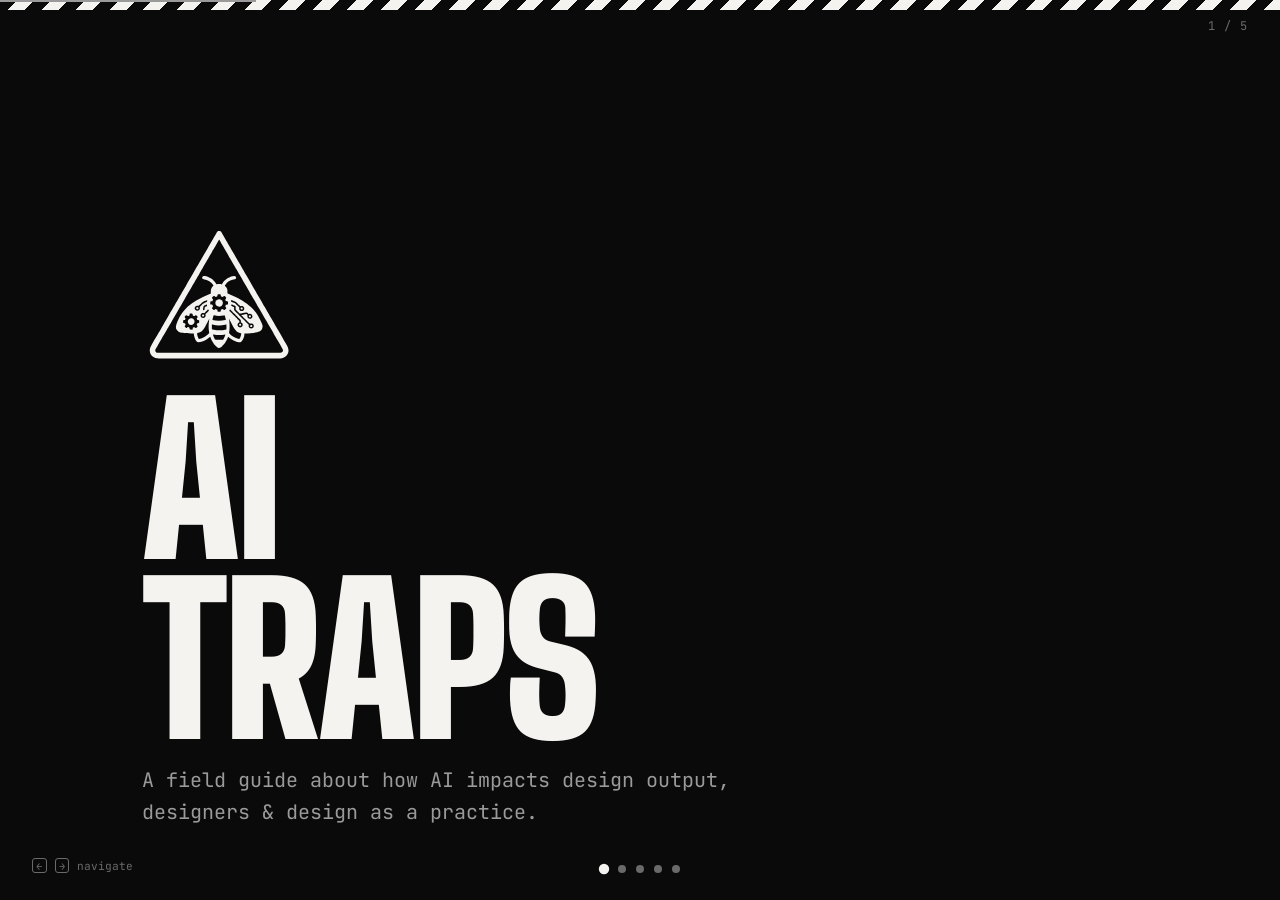
==== talk/index.html @ ec63c00a "Make the icon bigger" ====
<!DOCTYPE html>
<html lang="en">
<head>
  <meta charset="UTF-8">
  <meta name="viewport" content="width=device-width, initial-scale=1.0">
  <title>AI Traps — Talk by Rasagy Sharma</title>
  <link rel="preconnect" href="https://fonts.googleapis.com">
  <link rel="preconnect" href="https://fonts.gstatic.com" crossorigin>
  <link href="https://fonts.googleapis.com/css2?family=Big+Shoulders+Display:wght@400;600;800;900&family=JetBrains+Mono:wght@400;500;700&display=swap" rel="stylesheet">
  <style>
    :root {
      --bg:            #0A0A0A;
      --panel:         #121212;
      --ink:           #F5F3EF;
      --ink-dim:       #9A9A9A;
      --ink-faint:     #6A6A6A;
      --rule:          #242424;

      --cat-output:         #3D8BFF;
      --cat-process:        #FFD100;
      --cat-overtrust:      #FF6B00;
      --cat-deskilling:     #FF3B30;
      --cat-accountability: #B8B8AE;

      --font-display: "Big Shoulders Display", Impact, sans-serif;
      --font-body:    "JetBrains Mono", ui-monospace, monospace;
    }

    *, *::before, *::after {
      box-sizing: border-box;
      margin: 0;
      padding: 0;
    }

    html, body {
      width: 100%;
      height: 100%;
      overflow: hidden;
      background: var(--bg);
      color: var(--ink);
      font-family: var(--font-body);
      -webkit-font-smoothing: antialiased;
      color-scheme: dark;
    }

    /* ── Deck container ── */
    .deck {
      position: relative;
      width: 100%;
      height: 100%;
      overflow: hidden;
    }

    /* ── Slides track ── */
    .track {
      display: flex;
      width: 100%;
      height: 100%;
      transition: transform 0.45s cubic-bezier(0.65, 0, 0.35, 1);
      will-change: transform;
    }

    /* ── Individual slide ── */
    .slide {
      flex: 0 0 100%;
      width: 100%;
      height: 100%;
      display: flex;
      flex-direction: column;
      position: relative;
      overflow: hidden;
    }

    /* ── Hazard stripe ── */
    .stripe {
      flex-shrink: 0;
      height: 10px;
      background: repeating-linear-gradient(
        -45deg,
        var(--accent, var(--ink)) 0 12px,
        var(--bg) 12px 24px
      );
    }

    /* ── Slide content area ── */
    .slide__body {
      flex: 1;
      display: flex;
      flex-direction: column;
      justify-content: center;
      padding: clamp(2rem, 6vw, 5rem) clamp(1.5rem, 8vw, 8rem);
      max-width: 1200px;
      margin: 0 auto;
      width: 100%;
    }

    /* ── Navigation dots ── */
    .nav-dots {
      position: fixed;
      bottom: clamp(1rem, 3vh, 2rem);
      left: 50%;
      transform: translateX(-50%);
      display: flex;
      gap: 10px;
      z-index: 100;
    }

    .dot {
      width: 8px;
      height: 8px;
      border-radius: 50%;
      background: var(--ink-faint);
      cursor: pointer;
      transition: background 0.2s, transform 0.2s;
      border: none;
      padding: 0;
    }

    .dot.active {
      background: var(--ink);
      transform: scale(1.3);
    }

    /* ── Slide counter ── */
    .counter {
      position: fixed;
      top: clamp(1rem, 2vh, 1.5rem);
      right: clamp(1rem, 2.5vw, 2rem);
      font-family: var(--font-body);
      font-size: 0.75rem;
      color: var(--ink-faint);
      z-index: 100;
      letter-spacing: 0.08em;
    }

    /* ── Tap zones (invisible, for click nav) ── */
    .tap-zone {
      position: fixed;
      top: 0;
      bottom: 0;
      width: 20%;
      z-index: 50;
      cursor: pointer;
    }
    .tap-prev { left: 0; }
    .tap-next { right: 0; }

    /* ───────────────────────────────────────────
       SLIDE 1 — TITLE
    ─────────────────────────────────────────── */
    .slide--title .slide__body {
      justify-content: flex-end;
      padding-bottom: clamp(3rem, 8vh, 6rem);
    }

    .title-lockup {
      display: flex;
      align-items: center;
      gap: clamp(1rem, 2vw, 1.5rem);
      margin-bottom: clamp(1rem, 2vh, 1.5rem);
    }

    .moth-mark {
      width: clamp(5rem, 12vw, 10rem);
      height: clamp(5rem, 12vw, 10rem);
      flex-shrink: 0;
      background-color: var(--ink);
      -webkit-mask: url('../data/moth-icon.svg') center / contain no-repeat;
      mask: url('../data/moth-icon.svg') center / contain no-repeat;
    }

    .hero-title {
      font-family: var(--font-display);
      font-weight: 900;
      font-size: clamp(5rem, 16vw, 14rem);
      line-height: 0.88;
      letter-spacing: -0.02em;
      text-transform: uppercase;
    }

    .hero-subtitle {
      font-family: var(--font-body);
      font-size: clamp(0.9rem, 1.8vw, 1.25rem);
      color: var(--ink-dim);
      max-width: 52ch;
      line-height: 1.6;
      margin-top: clamp(0.75rem, 1.5vh, 1rem);
    }

    /* ───────────────────────────────────────────
       SLIDE 2 — BIO + TIMELINE
    ─────────────────────────────────────────── */
    .slide-heading {
      font-family: var(--font-display);
      font-weight: 900;
      font-size: clamp(3rem, 9vw, 7rem);
      line-height: 0.9;
      letter-spacing: -0.02em;
      text-transform: uppercase;
      margin-bottom: clamp(1.5rem, 4vh, 3rem);
    }

    .timeline {
      display: flex;
      flex-direction: column;
      gap: 0;
      position: relative;
      padding-left: 1.5rem;
    }

    .timeline::before {
      content: '';
      position: absolute;
      left: 0;
      top: 0.6rem;
      bottom: 0.6rem;
      width: 1px;
      background: var(--rule);
    }

    .timeline-item {
      display: flex;
      align-items: baseline;
      gap: 1rem;
      padding: 0.5rem 0;
      position: relative;
    }

    .timeline-item::before {
      content: '';
      position: absolute;
      left: -1.5rem;
      top: 0.85rem;
      width: 7px;
      height: 7px;
      border-radius: 50%;
      background: var(--ink-faint);
      transform: translateX(-3px);
    }

    .timeline-item.current::before {
      background: var(--ink);
    }

    .timeline-year {
      font-family: var(--font-display);
      font-weight: 800;
      font-size: clamp(1.2rem, 2.5vw, 1.75rem);
      color: var(--ink-dim);
      min-width: 5ch;
      flex-shrink: 0;
    }

    .timeline-item.current .timeline-year {
      color: var(--ink);
    }

    .timeline-event {
      font-family: var(--font-body);
      font-size: clamp(0.85rem, 1.5vw, 1rem);
      color: var(--ink-dim);
      line-height: 1.5;
    }

    .timeline-item.current .timeline-event {
      color: var(--ink);
    }

    /* ───────────────────────────────────────────
       SLIDE 3 — QUOTE
    ─────────────────────────────────────────── */
    .slide--quote .slide__body {
      justify-content: center;
      text-align: left;
    }

    .quote-text {
      font-family: var(--font-display);
      font-weight: 800;
      font-size: clamp(2rem, 5.5vw, 4.5rem);
      line-height: 1.05;
      letter-spacing: -0.01em;
      max-width: 18ch;
      margin-bottom: clamp(1.5rem, 3vh, 2.5rem);
    }

    .quote-attr {
      font-family: var(--font-body);
      font-size: clamp(0.8rem, 1.2vw, 0.9375rem);
      color: var(--ink-dim);
      line-height: 1.5;
    }

    /* ───────────────────────────────────────────
       SLIDE 4 — TRAPS OVERVIEW
    ─────────────────────────────────────────── */
    .slide--overview .slide__body {
      justify-content: center;
      padding-top: clamp(1.5rem, 3vh, 3rem);
      padding-bottom: clamp(1.5rem, 3vh, 3rem);
    }

    .overview-intro {
      font-family: var(--font-body);
      font-size: clamp(0.8rem, 1.3vw, 0.9375rem);
      color: var(--ink-dim);
      margin-bottom: clamp(1.25rem, 3vh, 2rem);
    }

    .overview-intro strong {
      color: var(--ink);
      font-weight: 700;
    }

    .layers-list {
      list-style: none;
      display: flex;
      flex-direction: column;
      gap: 0;
    }

    .layer-row {
      display: grid;
      grid-template-columns: auto 1fr auto;
      align-items: center;
      gap: clamp(0.75rem, 2vw, 1.5rem);
      padding: clamp(0.6rem, 1.5vh, 1rem) 0;
      border-bottom: 1px solid var(--rule);
      position: relative;
    }

    .layer-row:first-child {
      border-top: 1px solid var(--rule);
    }

    .layer-accent {
      width: 4px;
      height: clamp(2rem, 4vh, 3rem);
      border-radius: 2px;
      background: var(--row-accent);
      flex-shrink: 0;
    }

    .layer-text {
      display: flex;
      flex-direction: column;
      gap: 0.2em;
    }

    .layer-name {
      font-family: var(--font-display);
      font-weight: 800;
      font-size: clamp(1.1rem, 2.5vw, 1.75rem);
      line-height: 1;
      text-transform: uppercase;
      letter-spacing: -0.01em;
    }

    .layer-tagline {
      font-family: var(--font-body);
      font-size: clamp(0.75rem, 1.1vw, 0.875rem);
      color: var(--ink-dim);
      line-height: 1.3;
    }

    .layer-count {
      font-family: var(--font-display);
      font-weight: 900;
      font-size: clamp(1.25rem, 2.5vw, 2rem);
      color: var(--ink-faint);
      text-align: right;
      line-height: 1;
    }

    /* ───────────────────────────────────────────
       SLIDE 5 — URL + SOCIAL
    ─────────────────────────────────────────── */
    .slide--closing .slide__body {
      justify-content: center;
      flex-direction: row;
      align-items: center;
      gap: clamp(2rem, 6vw, 6rem);
    }

    .closing-text {
      display: flex;
      flex-direction: column;
      justify-content: center;
    }

    .closing-url {
      font-family: var(--font-display);
      font-weight: 900;
      font-size: clamp(1.75rem, 4.5vw, 4.25rem);
      line-height: 0.95;
      letter-spacing: -0.02em;
      color: var(--ink);
      text-decoration: none;
      margin-bottom: clamp(1.25rem, 3vh, 2rem);
      white-space: nowrap;
      display: block;
    }

    .closing-url:hover {
      text-decoration: underline;
      text-underline-offset: 0.12em;
    }

    .closing-handles {
      display: flex;
      flex-direction: column;
      gap: clamp(0.4rem, 1vh, 0.65rem);
    }

    .handle {
      font-family: var(--font-body);
      font-size: clamp(0.8rem, 1.3vw, 0.9375rem);
      color: var(--ink-dim);
      text-decoration: none;
      display: flex;
      align-items: baseline;
      gap: 0.5em;
    }

    .handle:hover {
      color: var(--ink);
    }

    .handle-platform {
      color: var(--ink-faint);
      font-size: 0.85em;
    }

    .closing-qr {
      flex-shrink: 0;
      width: clamp(140px, 22vw, 260px);
      height: clamp(140px, 22vw, 260px);
    }

    .closing-qr img {
      width: 100%;
      height: 100%;
      object-fit: contain;
      filter: invert(1);
      display: block;
    }

    @media (max-width: 639px) {
      .slide--closing .slide__body {
        flex-direction: column;
        justify-content: center;
        align-items: flex-start;
        gap: clamp(1.5rem, 5vh, 2.5rem);
      }
      .closing-qr {
        width: clamp(120px, 40vw, 180px);
        height: clamp(120px, 40vw, 180px);
      }
    }

    /* ── Keyboard hint ── */
    .key-hint {
      position: fixed;
      bottom: clamp(1rem, 3vh, 2rem);
      left: clamp(1rem, 2.5vw, 2rem);
      font-family: var(--font-body);
      font-size: 0.7rem;
      color: var(--ink-faint);
      z-index: 100;
      display: flex;
      gap: 0.5rem;
      align-items: center;
    }

    .key {
      display: inline-flex;
      align-items: center;
      justify-content: center;
      width: 1.4em;
      height: 1.4em;
      border: 1px solid var(--ink-faint);
      border-radius: 3px;
      font-size: 0.65rem;
      line-height: 1;
    }

    @media (max-width: 639px) {
      .stripe { height: 6px; }
      .key-hint { display: none; }
    }

    /* ── Progress bar ── */
    .progress-bar {
      position: fixed;
      top: 0;
      left: 0;
      height: 2px;
      background: var(--ink-dim);
      z-index: 200;
      transition: width 0.45s cubic-bezier(0.65, 0, 0.35, 1);
    }
  </style>
</head>
<body>

<!-- SVG sprite (moth from main site) -->
<svg xmlns="http://www.w3.org/2000/svg" aria-hidden="true" focusable="false"
     style="position:absolute;width:0;height:0;overflow:hidden">
  <defs>
    <symbol id="moth" viewBox="0 0 24 24" fill="none"
            stroke="currentColor" stroke-width="1.4"
            stroke-linecap="round" stroke-linejoin="round">
      <path d="M10.8 4.2 C9.5 2.4 8.2 1.4 7 1"/>
      <path d="M13.2 4.2 C14.5 2.4 15.8 1.4 17 1"/>
      <circle cx="12" cy="4.6" r="1.5"/>
      <path d="M10.4 6.8 C6.2 4.4 0.6 5.6 0.6 10.6 C0.6 14.6 5 16.4 9.2 14.3 C10.3 13.7 10.4 8.2 10.4 6.8 Z"/>
      <path d="M13.6 6.8 C17.8 4.4 23.4 5.6 23.4 10.6 C23.4 14.6 19 16.4 14.8 14.3 C13.7 13.7 13.6 8.2 13.6 6.8 Z"/>
      <path d="M12 6 C13.1 6 14 7.6 14 11.8 C14 16.6 13.1 20.5 12 20.5 C10.9 20.5 10 16.6 10 11.8 C10 7.6 10.9 6 12 6 Z"/>
      <path d="M10.3 10.3 L13.7 10.3"/>
      <path d="M10.15 13.6 L13.85 13.6"/>
      <path d="M10.45 16.9 L13.55 16.9"/>
      <path d="M12 7.6 L9.6 11.9 L14.4 11.9 Z" stroke="none" fill="currentColor"/>
      <line x1="12" y1="8.7" x2="12" y2="10.4" stroke="var(--bg, #0A0A0A)" stroke-width="0.9"/>
      <circle cx="12" cy="11.2" r="0.45" fill="var(--bg, #0A0A0A)" stroke="none"/>
    </symbol>
    <symbol id="warn-triangle" viewBox="0 0 24 24">
      <path d="M12 1.5 L23 24 L1 24 Z" fill="currentColor"/>
    </symbol>
  </defs>
</svg>

<!-- Progress bar -->
<div class="progress-bar" id="progress-bar"></div>

<!-- Slide counter -->
<div class="counter" id="counter" aria-live="polite">1 / 5</div>

<!-- Keyboard hint -->
<div class="key-hint" aria-hidden="true">
  <span class="key">←</span>
  <span class="key">→</span>
  <span style="color:var(--ink-faint)">navigate</span>
</div>

<!-- Navigation dots -->
<nav class="nav-dots" aria-label="Slide navigation">
  <button class="dot active" aria-label="Slide 1: Title"></button>
  <button class="dot" aria-label="Slide 2: About"></button>
  <button class="dot" aria-label="Slide 3: Quote"></button>
  <button class="dot" aria-label="Slide 4: Traps overview"></button>
  <button class="dot" aria-label="Slide 5: URL"></button>
</nav>

<!-- Tap zones -->
<div class="tap-zone tap-prev" id="tap-prev" role="button" aria-label="Previous slide" tabindex="-1"></div>
<div class="tap-zone tap-next" id="tap-next" role="button" aria-label="Next slide" tabindex="-1"></div>

<!-- ── DECK ── -->
<div class="deck" id="deck" role="region" aria-label="Presentation slides">
  <div class="track" id="track">

    <!-- ── SLIDE 1: TITLE ── -->
    <section class="slide slide--title" aria-label="Slide 1: Title">
      <div class="stripe" style="--accent: var(--ink)"></div>
      <div class="slide__body">
        <div class="title-lockup">
          <div class="moth-mark" role="img" aria-label="AI Traps moth mark"></div>
        </div>
        <h1 class="hero-title">AI<br>Traps</h1>
        <p class="hero-subtitle">
          A field guide about how AI impacts design output,<br>designers &amp; design as a practice.
        </p>
      </div>
    </section>

    <!-- ── SLIDE 2: BIO ── -->
    <section class="slide slide--bio" aria-label="Slide 2: About Rasagy">
      <div class="stripe" style="--accent: var(--cat-process)"></div>
      <div class="slide__body">
        <h2 class="slide-heading">Hi,<br>I'm Rasagy.</h2>
        <nav class="timeline" aria-label="Timeline">
          <div class="timeline-item">
            <span class="timeline-year">2020</span>
            <span class="timeline-event">Amused by AI tools</span>
          </div>
          <div class="timeline-item">
            <span class="timeline-year">2022</span>
            <span class="timeline-event">Anti-AI</span>
          </div>
          <div class="timeline-item">
            <span class="timeline-year">2023</span>
            <span class="timeline-event">Won an AI hackathon — stayed Anti-AI for creative output</span>
          </div>
          <div class="timeline-item">
            <span class="timeline-year">2025</span>
            <span class="timeline-event">Creative Coding workshop at DesignUp</span>
          </div>
          <div class="timeline-item current">
            <span class="timeline-year">2026</span>
            <span class="timeline-event">Multiple AI workshops &amp; courses</span>
          </div>
        </nav>
      </div>
    </section>

    <!-- ── SLIDE 3: QUOTE ── -->
    <section class="slide slide--quote" aria-label="Slide 3: Thoreau quote">
      <div class="stripe" style="--accent: var(--cat-output)"></div>
      <div class="slide__body">
        <blockquote>
          <p class="quote-text">"But lo!<br>Men have become the tools of their tools."</p>
          <footer class="quote-attr">
            — Henry David Thoreau<br>
            <span style="color:var(--ink-faint)">Walden, 1854</span>
          </footer>
        </blockquote>
      </div>
    </section>

    <!-- ── SLIDE 4: TRAPS OVERVIEW ── -->
    <section class="slide slide--overview" aria-label="Slide 4: AI Traps overview">
      <div class="stripe" style="--accent: var(--cat-overtrust)"></div>
      <div class="slide__body">
        <p class="overview-intro">
          <strong>16 concepts</strong> everyone who designs with AI should know.
          Across 5 layers:
        </p>
        <ul class="layers-list" aria-label="The 5 layers">
          <li class="layer-row" style="--row-accent: var(--cat-output)">
            <div class="layer-accent"></div>
            <div class="layer-text">
              <span class="layer-name">Output Risks</span>
              <span class="layer-tagline">What comes out is compromised.</span>
            </div>
            <span class="layer-count">3</span>
          </li>
          <li class="layer-row" style="--row-accent: var(--cat-process)">
            <div class="layer-accent"></div>
            <div class="layer-text">
              <span class="layer-name">Process Distortion</span>
              <span class="layer-tagline">Your workflow gets warped.</span>
            </div>
            <span class="layer-count">4</span>
          </li>
          <li class="layer-row" style="--row-accent: var(--cat-overtrust)">
            <div class="layer-accent"></div>
            <div class="layer-text">
              <span class="layer-name">Overtrust</span>
              <span class="layer-tagline">You believe AI more than you should.</span>
            </div>
            <span class="layer-count">4</span>
          </li>
          <li class="layer-row" style="--row-accent: var(--cat-deskilling)">
            <div class="layer-accent"></div>
            <div class="layer-text">
              <span class="layer-name">Deskilling</span>
              <span class="layer-tagline">You lose abilities you need.</span>
            </div>
            <span class="layer-count">3</span>
          </li>
          <li class="layer-row" style="--row-accent: var(--cat-accountability)">
            <div class="layer-accent"></div>
            <div class="layer-text">
              <span class="layer-name">Accountability</span>
              <span class="layer-tagline">No one is responsible for anything.</span>
            </div>
            <span class="layer-count">2</span>
          </li>
        </ul>
      </div>
    </section>

    <!-- ── SLIDE 5: URL / CLOSING ── -->
    <section class="slide slide--closing" aria-label="Slide 5: URL and social">
      <div class="stripe" style="--accent: var(--ink)"></div>
      <div class="slide__body">
        <div class="closing-text">
          <a class="closing-url" href="https://rasagy.in/ai-traps" target="_blank" rel="noopener">rasagy.in/ai-traps</a>
          <div class="closing-handles">
            <a class="handle" href="https://www.linkedin.com/in/rasagy/" target="_blank" rel="noopener">
              <span class="handle-platform">LinkedIn</span>
              <span>@rasagy</span>
            </a>
            <a class="handle" href="http://instagram.com/rasagy.sharma" target="_blank" rel="noopener">
              <span class="handle-platform">Instagram</span>
              <span>@rasagy.sharma</span>
            </a>
          </div>
        </div>
        <div class="closing-qr">
          <img src="qr.png" alt="QR code linking to rasagy.in/ai-traps" loading="eager">
        </div>
      </div>
    </section>

  </div><!-- .track -->
</div><!-- .deck -->

<script>
  const track     = document.getElementById('track');
  const counter   = document.getElementById('counter');
  const progress  = document.getElementById('progress-bar');
  const dots      = document.querySelectorAll('.dot');
  const tapPrev   = document.getElementById('tap-prev');
  const tapNext   = document.getElementById('tap-next');

  const TOTAL = 5;
  let current = 0;
  let isAnimating = false;

  function goTo(index) {
    if (index < 0 || index >= TOTAL || index === current || isAnimating) return;
    isAnimating = true;
    current = index;
    track.style.transform = `translateX(${-current * 100}%)`;
    counter.textContent = `${current + 1} / ${TOTAL}`;
    progress.style.width = `${((current + 1) / TOTAL) * 100}%`;
    dots.forEach((d, i) => d.classList.toggle('active', i === current));
    setTimeout(() => { isAnimating = false; }, 460);
  }

  function next() { goTo(current + 1); }
  function prev() { goTo(current - 1); }

  // Dot clicks
  dots.forEach((dot, i) => dot.addEventListener('click', () => goTo(i)));

  // Tap zones
  tapPrev.addEventListener('click', prev);
  tapNext.addEventListener('click', next);

  // Keyboard
  document.addEventListener('keydown', e => {
    if (e.key === 'ArrowRight' || e.key === 'ArrowDown' || e.key === ' ' || e.key === 'PageDown') {
      e.preventDefault();
      next();
    } else if (e.key === 'ArrowLeft' || e.key === 'ArrowUp' || e.key === 'PageUp') {
      e.preventDefault();
      prev();
    } else if (e.key === 'Home') {
      goTo(0);
    } else if (e.key === 'End') {
      goTo(TOTAL - 1);
    }
  });

  // Touch / swipe
  let touchStartX = 0;
  let touchStartY = 0;

  document.addEventListener('touchstart', e => {
    touchStartX = e.changedTouches[0].clientX;
    touchStartY = e.changedTouches[0].clientY;
  }, { passive: true });

  document.addEventListener('touchend', e => {
    const dx = e.changedTouches[0].clientX - touchStartX;
    const dy = e.changedTouches[0].clientY - touchStartY;
    if (Math.abs(dx) > Math.abs(dy) && Math.abs(dx) > 40) {
      if (dx < 0) next();
      else prev();
    }
  }, { passive: true });

  // Init progress bar
  progress.style.width = `${(1 / TOTAL) * 100}%`;
</script>

</body>
</html>
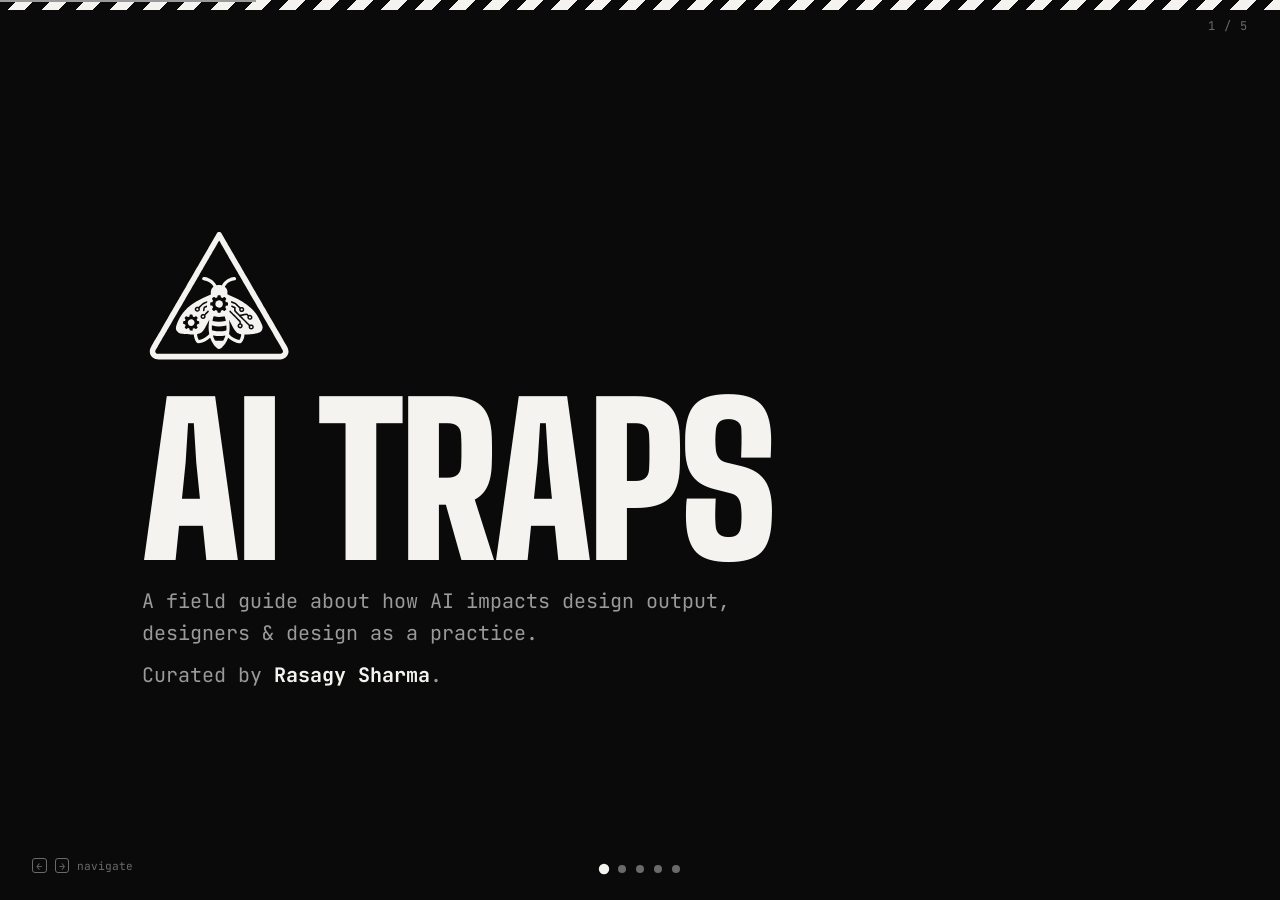
==== commit f3a10394: "OG image added" ====
--- a/talk/index.html
+++ b/talk/index.html
@@ -4,6 +4,17 @@
   <meta charset="UTF-8">
   <meta name="viewport" content="width=device-width, initial-scale=1.0">
   <title>AI Traps — Talk by Rasagy Sharma</title>
+  <meta name="description" content="A field guide about how AI impacts design output, designers &amp; design as a practice.">
+  <!-- Open Graph -->
+  <meta property="og:type"        content="website">
+  <meta property="og:url"         content="https://rasagy.in/ai-traps/talk">
+  <meta property="og:title"       content="AI Traps — Talk by Rasagy Sharma">
+  <meta property="og:description" content="A field guide about how AI impacts design output, designers &amp; design as a practice.">
+  <meta property="og:image"       content="https://rasagy.in/ai-traps/og-image.png">
+  <meta name="twitter:card"       content="summary_large_image">
+  <meta name="twitter:title"      content="AI Traps — Talk by Rasagy Sharma">
+  <meta name="twitter:description" content="A field guide about how AI impacts design output, designers &amp; design as a practice.">
+  <meta name="twitter:image"      content="https://rasagy.in/ai-traps/og-image.png">
   <link rel="preconnect" href="https://fonts.googleapis.com">
   <link rel="preconnect" href="https://fonts.gstatic.com" crossorigin>
   <link href="https://fonts.googleapis.com/css2?family=Big+Shoulders+Display:wght@400;600;800;900&family=JetBrains+Mono:wght@400;500;700&display=swap" rel="stylesheet">
@@ -149,8 +160,7 @@
        SLIDE 1 — TITLE
     ─────────────────────────────────────────── */
     .slide--title .slide__body {
-      justify-content: flex-end;
-      padding-bottom: clamp(3rem, 8vh, 6rem);
+      justify-content: center;
     }
 
     .title-lockup {
@@ -176,6 +186,7 @@
       line-height: 0.88;
       letter-spacing: -0.02em;
       text-transform: uppercase;
+      white-space: nowrap;
     }
 
     .hero-subtitle {
@@ -566,10 +577,11 @@
         <div class="title-lockup">
           <div class="moth-mark" role="img" aria-label="AI Traps moth mark"></div>
         </div>
-        <h1 class="hero-title">AI<br>Traps</h1>
+        <h1 class="hero-title">AI Traps</h1>
         <p class="hero-subtitle">
-          A field guide about how AI impacts design output,<br>designers &amp; design as a practice.
+          A field guide about how AI impacts design output, designers &amp; design as a practice.
         </p>
+        <p class="hero-subtitle" style="margin-top:0.5em; color:var(--ink-dim)">Curated by <strong style="color:var(--ink)">Rasagy Sharma</strong>.</p>
       </div>
     </section>
 
@@ -608,7 +620,7 @@
       <div class="stripe" style="--accent: var(--cat-output)"></div>
       <div class="slide__body">
         <blockquote>
-          <p class="quote-text">"But lo!<br>Men have become the tools of their tools."</p>
+          <p class="quote-text">&ldquo;But lo!<br>Men have become the tools of their tools.&rdquo;</p>
           <footer class="quote-attr">
             — Henry David Thoreau<br>
             <span style="color:var(--ink-faint)">Walden, 1854</span>
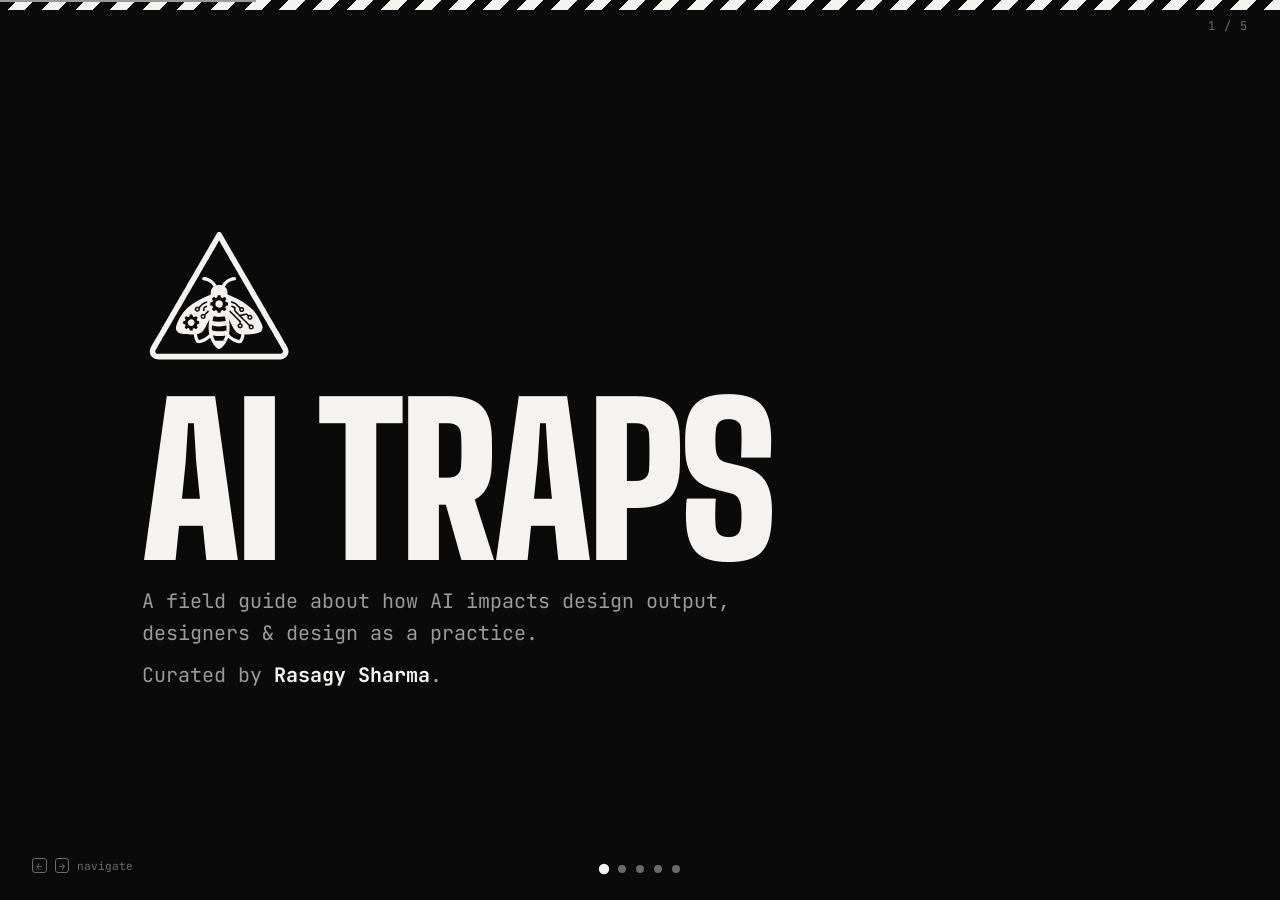
==== commit 523afa4b: "Update favicon" ====
--- a/talk/index.html
+++ b/talk/index.html
@@ -5,12 +5,15 @@
   <meta name="viewport" content="width=device-width, initial-scale=1.0">
   <title>AI Traps — Talk by Rasagy Sharma</title>
   <meta name="description" content="A field guide about how AI impacts design output, designers &amp; design as a practice.">
+  <link rel="icon" type="image/svg+xml" href="../data/moth-icon.svg">
   <!-- Open Graph -->
   <meta property="og:type"        content="website">
   <meta property="og:url"         content="https://rasagy.in/ai-traps/talk">
   <meta property="og:title"       content="AI Traps — Talk by Rasagy Sharma">
   <meta property="og:description" content="A field guide about how AI impacts design output, designers &amp; design as a practice.">
   <meta property="og:image"       content="https://rasagy.in/ai-traps/og-image.png">
+  <meta property="og:image:width"  content="1200">
+  <meta property="og:image:height" content="630">
   <meta name="twitter:card"       content="summary_large_image">
   <meta name="twitter:title"      content="AI Traps — Talk by Rasagy Sharma">
   <meta name="twitter:description" content="A field guide about how AI impacts design output, designers &amp; design as a practice.">
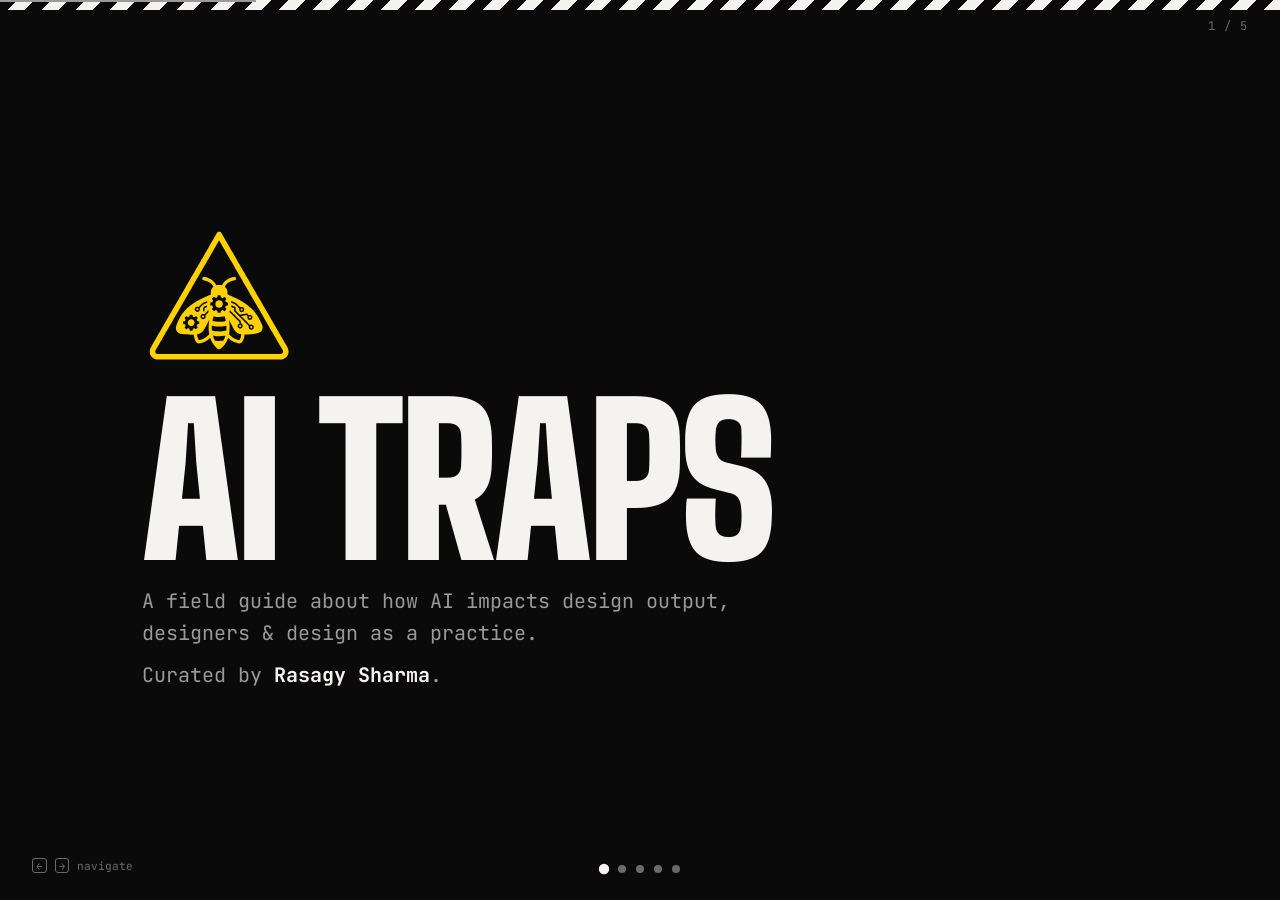
==== commit 04225e33: "Updated talk slide generation rules" ====
--- a/talk/index.html
+++ b/talk/index.html
@@ -177,9 +177,7 @@
       width: clamp(5rem, 12vw, 10rem);
       height: clamp(5rem, 12vw, 10rem);
       flex-shrink: 0;
-      background-color: var(--ink);
-      -webkit-mask: url('../data/moth-icon.svg') center / contain no-repeat;
-      mask: url('../data/moth-icon.svg') center / contain no-repeat;
+      display: block;
     }
 
     .hero-title {
@@ -578,7 +576,7 @@
       <div class="stripe" style="--accent: var(--ink)"></div>
       <div class="slide__body">
         <div class="title-lockup">
-          <div class="moth-mark" role="img" aria-label="AI Traps moth mark"></div>
+          <img class="moth-mark" src="../data/moth-icon.svg" role="img" alt="AI Traps moth mark">
         </div>
         <h1 class="hero-title">AI Traps</h1>
         <p class="hero-subtitle">
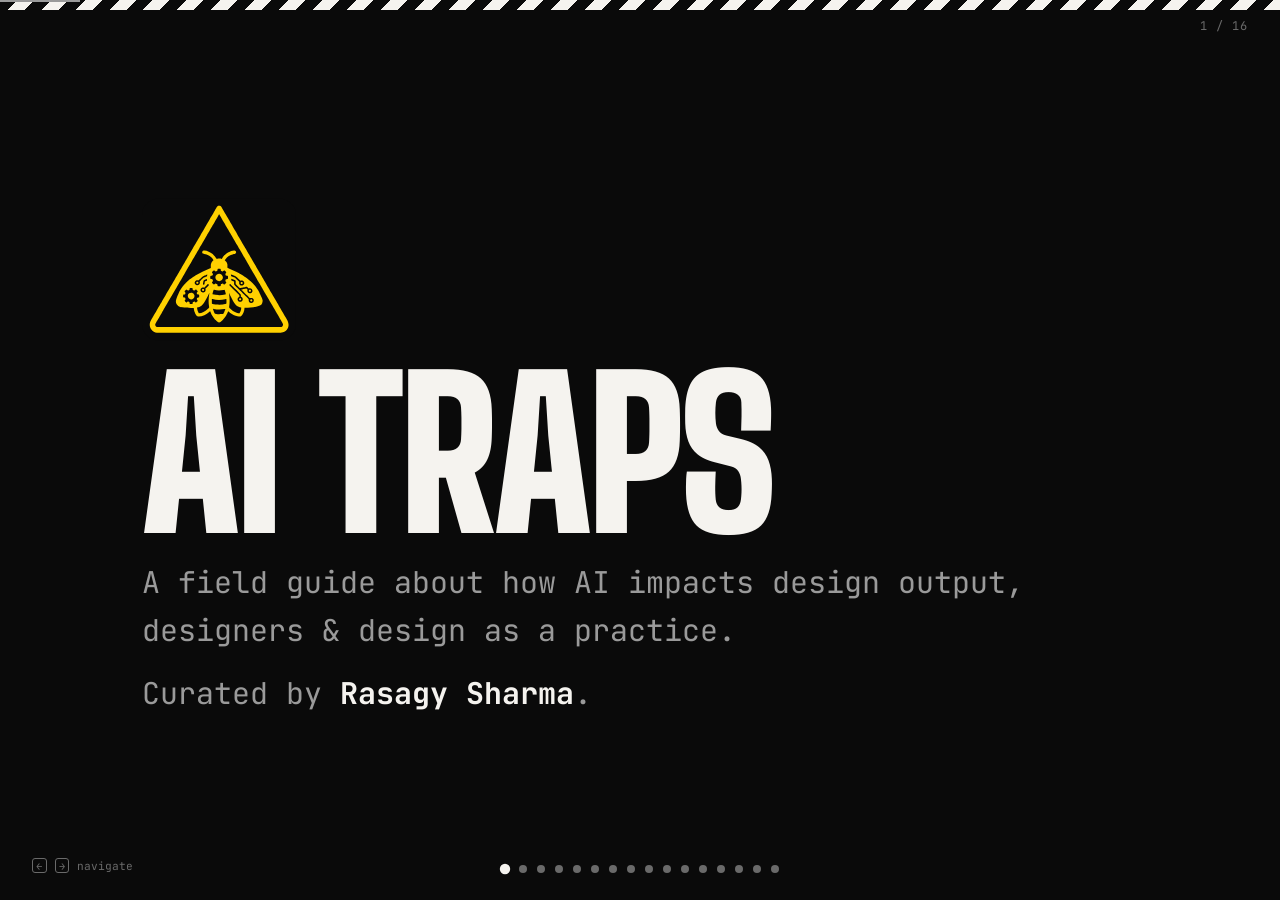
==== commit b967f38a: "Updated slides to include section for each layer" ====
--- a/talk/index.html
+++ b/talk/index.html
@@ -192,7 +192,7 @@
 
     .hero-subtitle {
       font-family: var(--font-body);
-      font-size: clamp(0.9rem, 1.8vw, 1.25rem);
+      font-size: clamp(1.35rem, 2.7vw, 1.875rem);
       color: var(--ink-dim);
       max-width: 52ch;
       line-height: 1.6;
@@ -269,7 +269,7 @@
 
     .timeline-event {
       font-family: var(--font-body);
-      font-size: clamp(0.85rem, 1.5vw, 1rem);
+      font-size: clamp(1.275rem, 2.25vw, 1.5rem);
       color: var(--ink-dim);
       line-height: 1.5;
     }
@@ -289,7 +289,7 @@
     .quote-text {
       font-family: var(--font-display);
       font-weight: 800;
-      font-size: clamp(2rem, 5.5vw, 4.5rem);
+      font-size: clamp(3rem, 8.25vw, 6.75rem);
       line-height: 1.05;
       letter-spacing: -0.01em;
       max-width: 18ch;
@@ -298,7 +298,7 @@
 
     .quote-attr {
       font-family: var(--font-body);
-      font-size: clamp(0.8rem, 1.2vw, 0.9375rem);
+      font-size: clamp(1.2rem, 1.8vw, 1.4rem);
       color: var(--ink-dim);
       line-height: 1.5;
     }
@@ -314,7 +314,7 @@
 
     .overview-intro {
       font-family: var(--font-body);
-      font-size: clamp(0.8rem, 1.3vw, 0.9375rem);
+      font-size: clamp(1.2rem, 1.95vw, 1.4rem);
       color: var(--ink-dim);
       margin-bottom: clamp(1.25rem, 3vh, 2rem);
     }
@@ -370,7 +370,7 @@
 
     .layer-tagline {
       font-family: var(--font-body);
-      font-size: clamp(0.75rem, 1.1vw, 0.875rem);
+      font-size: clamp(1.125rem, 1.65vw, 1.3rem);
       color: var(--ink-dim);
       line-height: 1.3;
     }
@@ -382,6 +382,64 @@
       color: var(--ink-faint);
       text-align: right;
       line-height: 1;
+    }
+
+    /* ───────────────────────────────────────────
+       COLUMNS LAYOUT
+    ─────────────────────────────────────────── */
+    .slide--columns .slide__body {
+      justify-content: flex-start;
+      padding-top: clamp(2rem, 5vh, 4rem);
+      padding-bottom: clamp(2rem, 5vh, 4rem);
+    }
+
+    .col-grid {
+      display: grid;
+      gap: clamp(1.5rem, 4vw, 3rem);
+      margin-top: clamp(1.25rem, 3vh, 2rem);
+      align-content: start;
+    }
+
+    .col-grid[data-cols="2"] { grid-template-columns: repeat(2, 1fr); }
+    .col-grid[data-cols="3"] { grid-template-columns: repeat(3, 1fr); }
+    .col-grid[data-cols="4"] { grid-template-columns: repeat(4, 1fr); }
+
+    .col-item {
+      padding-top: clamp(0.75rem, 1.5vh, 1.25rem);
+      border-top: 2px solid var(--accent, var(--rule));
+    }
+
+    .col-title {
+      font-family: var(--font-display);
+      font-weight: 800;
+      font-size: clamp(1.1rem, 2.2vw, 1.75rem);
+      line-height: 1;
+      text-transform: uppercase;
+      letter-spacing: -0.01em;
+      margin-bottom: 0.5em;
+      color: var(--ink);
+    }
+
+    .col-body {
+      font-family: var(--font-body);
+      font-size: clamp(1.125rem, 1.65vw, 1.3rem);
+      color: var(--ink-dim);
+      line-height: 1.55;
+    }
+
+    @media (max-width: 639px) {
+      .col-grid[data-cols="3"],
+      .col-grid[data-cols="4"] {
+        grid-template-columns: repeat(2, 1fr);
+      }
+    }
+
+    @media (max-width: 400px) {
+      .col-grid[data-cols="2"],
+      .col-grid[data-cols="3"],
+      .col-grid[data-cols="4"] {
+        grid-template-columns: 1fr;
+      }
     }
 
     /* ───────────────────────────────────────────
@@ -426,7 +484,7 @@
 
     .handle {
       font-family: var(--font-body);
-      font-size: clamp(0.8rem, 1.3vw, 0.9375rem);
+      font-size: clamp(1.2rem, 1.95vw, 1.4rem);
       color: var(--ink-dim);
       text-decoration: none;
       display: flex;
@@ -545,7 +603,7 @@
 <div class="progress-bar" id="progress-bar"></div>
 
 <!-- Slide counter -->
-<div class="counter" id="counter" aria-live="polite">1 / 5</div>
+<div class="counter" id="counter" aria-live="polite">1 / 16</div>
 
 <!-- Keyboard hint -->
 <div class="key-hint" aria-hidden="true">
@@ -557,10 +615,21 @@
 <!-- Navigation dots -->
 <nav class="nav-dots" aria-label="Slide navigation">
   <button class="dot active" aria-label="Slide 1: Title"></button>
-  <button class="dot" aria-label="Slide 2: About"></button>
-  <button class="dot" aria-label="Slide 3: Quote"></button>
-  <button class="dot" aria-label="Slide 4: Traps overview"></button>
-  <button class="dot" aria-label="Slide 5: URL"></button>
+  <button class="dot" aria-label="Slide 2: AI spectrum"></button>
+  <button class="dot" aria-label="Slide 3: About Rasagy"></button>
+  <button class="dot" aria-label="Slide 4: Quote: Thoreau"></button>
+  <button class="dot" aria-label="Slide 5: Traps overview"></button>
+  <button class="dot" aria-label="Slide 6: Quote: Output Risks"></button>
+  <button class="dot" aria-label="Slide 7: Output Risks"></button>
+  <button class="dot" aria-label="Slide 8: Quote: Process Distortion"></button>
+  <button class="dot" aria-label="Slide 9: Process Distortion"></button>
+  <button class="dot" aria-label="Slide 10: Quote: Overtrust"></button>
+  <button class="dot" aria-label="Slide 11: Overtrust"></button>
+  <button class="dot" aria-label="Slide 12: Quote: Deskilling"></button>
+  <button class="dot" aria-label="Slide 13: Deskilling"></button>
+  <button class="dot" aria-label="Slide 14: Quote: Accountability"></button>
+  <button class="dot" aria-label="Slide 15: Accountability"></button>
+  <button class="dot" aria-label="Slide 16: Closing"></button>
 </nav>
 
 <!-- Tap zones -->
@@ -586,31 +655,61 @@
       </div>
     </section>
 
-    <!-- ── SLIDE 2: BIO ── -->
-    <section class="slide slide--bio" aria-label="Slide 2: About Rasagy">
+    <!-- ── SLIDE 2: SPECTRUM ── -->
+    <section class="slide slide--bio" aria-label="Slide 2: AI spectrum">
+      <div class="stripe" style="--accent: var(--cat-process)"></div>
+      <div class="slide__body">
+        <h2 class="slide-heading">Where do you stand<br>on the AI spectrum?</h2>
+        <nav class="timeline" aria-label="AI spectrum">
+          <div class="timeline-item">
+            <span class="timeline-year">Anti-AI</span>
+            <span class="timeline-event">Don't want to use it</span>
+          </div>
+          <div class="timeline-item">
+            <span class="timeline-year">AI Skeptic</span>
+            <span class="timeline-event">Not confident in AI's promises</span>
+          </div>
+          <div class="timeline-item">
+            <span class="timeline-year">AI Curious</span>
+            <span class="timeline-event">Trying to explore what's possible</span>
+          </div>
+          <div class="timeline-item">
+            <span class="timeline-year">Pro-AI</span>
+            <span class="timeline-event">Love using it</span>
+          </div>
+        </nav>
+      </div>
+    </section>
+
+    <!-- ── SLIDE 3: BIO ── -->
+    <section class="slide slide--bio" aria-label="Slide 3: About Rasagy">
       <div class="stripe" style="--accent: var(--cat-process)"></div>
       <div class="slide__body">
         <h2 class="slide-heading">Hi,<br>I'm Rasagy.</h2>
         <nav class="timeline" aria-label="Timeline">
           <div class="timeline-item">
-            <span class="timeline-year">2020</span>
-            <span class="timeline-event">Amused by AI tools</span>
+            <span class="timeline-year">2016–20</span>
+            <span class="timeline-event">Designed data products powered by ML &amp; AI</span>
+          </div>
+          <div class="timeline-item">
+            <span class="timeline-year">2021</span>
+            <span class="timeline-event">Amused by new AI tools</span>
           </div>
           <div class="timeline-item">
             <span class="timeline-year">2022</span>
-            <span class="timeline-event">Anti-AI</span>
+            <span class="timeline-event">Anti-AI for image creation</span>
           </div>
           <div class="timeline-item">
             <span class="timeline-year">2023</span>
-            <span class="timeline-event">Won an AI hackathon — stayed Anti-AI for creative output</span>
+            <span class="timeline-event">Won an AI hackathon, but stayed Anti-AI for creative output</span>
           </div>
           <div class="timeline-item">
             <span class="timeline-year">2025</span>
-            <span class="timeline-event">Creative Coding workshop at DesignUp</span>
+            <span class="timeline-event">AI-powered art installation collab, exhibited at Kochi Biennale</span>
           </div>
           <div class="timeline-item current">
             <span class="timeline-year">2026</span>
-            <span class="timeline-event">Multiple AI workshops &amp; courses</span>
+            <span class="timeline-event">Conducted AI workshops &amp; courses, leading AI adoption at work</span>
           </div>
         </nav>
       </div>
@@ -632,7 +731,7 @@
 
     <!-- ── SLIDE 4: TRAPS OVERVIEW ── -->
     <section class="slide slide--overview" aria-label="Slide 4: AI Traps overview">
-      <div class="stripe" style="--accent: var(--cat-overtrust)"></div>
+      <div class="stripe" style="--accent: var(--cat-deskilling)"></div>
       <div class="slide__body">
         <p class="overview-intro">
           <strong>16 concepts</strong> everyone who designs with AI should know.
@@ -683,7 +782,171 @@
       </div>
     </section>
 
-    <!-- ── SLIDE 5: URL / CLOSING ── -->
+    <!-- ── SLIDE 6: QUOTE — OUTPUT RISKS ── -->
+    <section class="slide slide--quote" aria-label="Slide 6: Output Risks question">
+      <div class="stripe" style="--accent: var(--cat-output)"></div>
+      <div class="slide__body">
+        <blockquote>
+          <p class="quote-text">&ldquo;Why does everything look, sound, &amp; feel the same?&rdquo;</p>
+        </blockquote>
+      </div>
+    </section>
+
+    <!-- ── SLIDE 7: OUTPUT RISKS ── -->
+    <section class="slide slide--columns" aria-label="Slide 7: Output Risks">
+      <div class="stripe" style="--accent: var(--cat-output)"></div>
+      <div class="slide__body">
+        <h2 class="slide-heading">Output Risks</h2>
+        <div class="col-grid" data-cols="3" style="--accent: var(--cat-output)">
+          <div class="col-item">
+            <h3 class="col-title">Aesthetic Homogenisation</h3>
+            <p class="col-body">Everything starts looking the same.</p>
+          </div>
+          <div class="col-item">
+            <h3 class="col-title">Context Collapse</h3>
+            <p class="col-body">Assumes a similar, generic audience every time.</p>
+          </div>
+          <div class="col-item">
+            <h3 class="col-title">Data Hallucination</h3>
+            <p class="col-body">Numbers that were never real.</p>
+          </div>
+        </div>
+      </div>
+    </section>
+
+    <!-- ── SLIDE 8: QUOTE — PROCESS DISTORTION ── -->
+    <section class="slide slide--quote" aria-label="Slide 8: Process Distortion question">
+      <div class="stripe" style="--accent: var(--cat-process)"></div>
+      <div class="slide__body">
+        <blockquote>
+          <p class="quote-text">&ldquo;When did you last start from a blank page, and took your time to solve something?&rdquo;</p>
+        </blockquote>
+      </div>
+    </section>
+
+    <!-- ── SLIDE 9: PROCESS DISTORTION ── -->
+    <section class="slide slide--columns" aria-label="Slide 9: Process Distortion">
+      <div class="stripe" style="--accent: var(--cat-process)"></div>
+      <div class="slide__body">
+        <h2 class="slide-heading">Process Distortion</h2>
+        <div class="col-grid" data-cols="4" style="--accent: var(--cat-process)">
+          <div class="col-item">
+            <h3 class="col-title">Anchoring</h3>
+            <p class="col-body">First draft is the chosen direction.</p>
+          </div>
+          <div class="col-item">
+            <h3 class="col-title">Satisficing</h3>
+            <p class="col-body">Stopping once it&rsquo;s good enough.</p>
+          </div>
+          <div class="col-item">
+            <h3 class="col-title">Prompt Fixation</h3>
+            <p class="col-body">Focus shifts from designing to improving prompts.</p>
+          </div>
+          <div class="col-item">
+            <h3 class="col-title">Speed&ndash;Quality Confusion</h3>
+            <p class="col-body">Fast and good aren&rsquo;t the same thing.</p>
+          </div>
+        </div>
+      </div>
+    </section>
+
+    <!-- ── SLIDE 10: QUOTE — OVERTRUST ── -->
+    <section class="slide slide--quote" aria-label="Slide 10: Overtrust question">
+      <div class="stripe" style="--accent: var(--cat-overtrust)"></div>
+      <div class="slide__body">
+        <blockquote>
+          <p class="quote-text">&ldquo;If it looks right, does that mean it is right?&rdquo;</p>
+        </blockquote>
+      </div>
+    </section>
+
+    <!-- ── SLIDE 11: OVERTRUST ── -->
+    <section class="slide slide--columns" aria-label="Slide 11: Overtrust">
+      <div class="stripe" style="--accent: var(--cat-overtrust)"></div>
+      <div class="slide__body">
+        <h2 class="slide-heading">Overtrust</h2>
+        <div class="col-grid" data-cols="4" style="--accent: var(--cat-overtrust)">
+          <div class="col-item">
+            <h3 class="col-title">Competence Illusion</h3>
+            <p class="col-body">Highest confidence is in areas you know the least.</p>
+          </div>
+          <div class="col-item">
+            <h3 class="col-title">Automation Bias</h3>
+            <p class="col-body">Trusting machine to be always right.</p>
+          </div>
+          <div class="col-item">
+            <h3 class="col-title">The &ldquo;Looks Right&rdquo; Trap</h3>
+            <p class="col-body">Familiar isn&rsquo;t the same as accurate.</p>
+          </div>
+          <div class="col-item">
+            <h3 class="col-title">Sycophantic Confirmation</h3>
+            <p class="col-body">It just tells you what you want.</p>
+          </div>
+        </div>
+      </div>
+    </section>
+
+    <!-- ── SLIDE 12: QUOTE — DESKILLING ── -->
+    <section class="slide slide--quote" aria-label="Slide 12: Deskilling question">
+      <div class="stripe" style="--accent: var(--cat-deskilling)"></div>
+      <div class="slide__body">
+        <blockquote>
+          <p class="quote-text">&ldquo;If there is no AI tomorrow, what will you struggle to do?&rdquo;</p>
+        </blockquote>
+      </div>
+    </section>
+
+    <!-- ── SLIDE 13: DESKILLING ── -->
+    <section class="slide slide--columns" aria-label="Slide 13: Deskilling">
+      <div class="stripe" style="--accent: var(--cat-deskilling)"></div>
+      <div class="slide__body">
+        <h2 class="slide-heading">Deskilling</h2>
+        <div class="col-grid" data-cols="3" style="--accent: var(--cat-deskilling)">
+          <div class="col-item">
+            <h3 class="col-title">Cognitive Offloading</h3>
+            <p class="col-body">Letting it think so you don&rsquo;t have to.</p>
+          </div>
+          <div class="col-item">
+            <h3 class="col-title">Skill Atrophy</h3>
+            <p class="col-body">Muscles you stopped using fade away.</p>
+          </div>
+          <div class="col-item">
+            <h3 class="col-title">Creative Learned Helplessness</h3>
+            <p class="col-body">Forgetting you can start from nothing.</p>
+          </div>
+        </div>
+      </div>
+    </section>
+
+    <!-- ── SLIDE 14: QUOTE — ACCOUNTABILITY ── -->
+    <section class="slide slide--quote" aria-label="Slide 14: Accountability question">
+      <div class="stripe" style="--accent: var(--cat-accountability)"></div>
+      <div class="slide__body">
+        <blockquote>
+          <p class="quote-text">&ldquo;If AI made the mistake, who should pay the price?&rdquo;</p>
+        </blockquote>
+      </div>
+    </section>
+
+    <!-- ── SLIDE 15: ACCOUNTABILITY ── -->
+    <section class="slide slide--columns" aria-label="Slide 15: Accountability">
+      <div class="stripe" style="--accent: var(--cat-accountability)"></div>
+      <div class="slide__body">
+        <h2 class="slide-heading">Accountability</h2>
+        <div class="col-grid" data-cols="2" style="--accent: var(--cat-accountability)">
+          <div class="col-item">
+            <h3 class="col-title">The Black Box Excuse</h3>
+            <p class="col-body">&ldquo;AI did it&rdquo; isn&rsquo;t a defence.</p>
+          </div>
+          <div class="col-item">
+            <h3 class="col-title">Attribution Erosion</h3>
+            <p class="col-body">Losing track of whose idea it was.</p>
+          </div>
+        </div>
+      </div>
+    </section>
+
+    <!-- ── SLIDE 16: URL / CLOSING ── -->
     <section class="slide slide--closing" aria-label="Slide 5: URL and social">
       <div class="stripe" style="--accent: var(--ink)"></div>
       <div class="slide__body">
@@ -717,7 +980,7 @@
   const tapPrev   = document.getElementById('tap-prev');
   const tapNext   = document.getElementById('tap-next');
 
-  const TOTAL = 5;
+  const TOTAL = 16;
   let current = 0;
   let isAnimating = false;
 
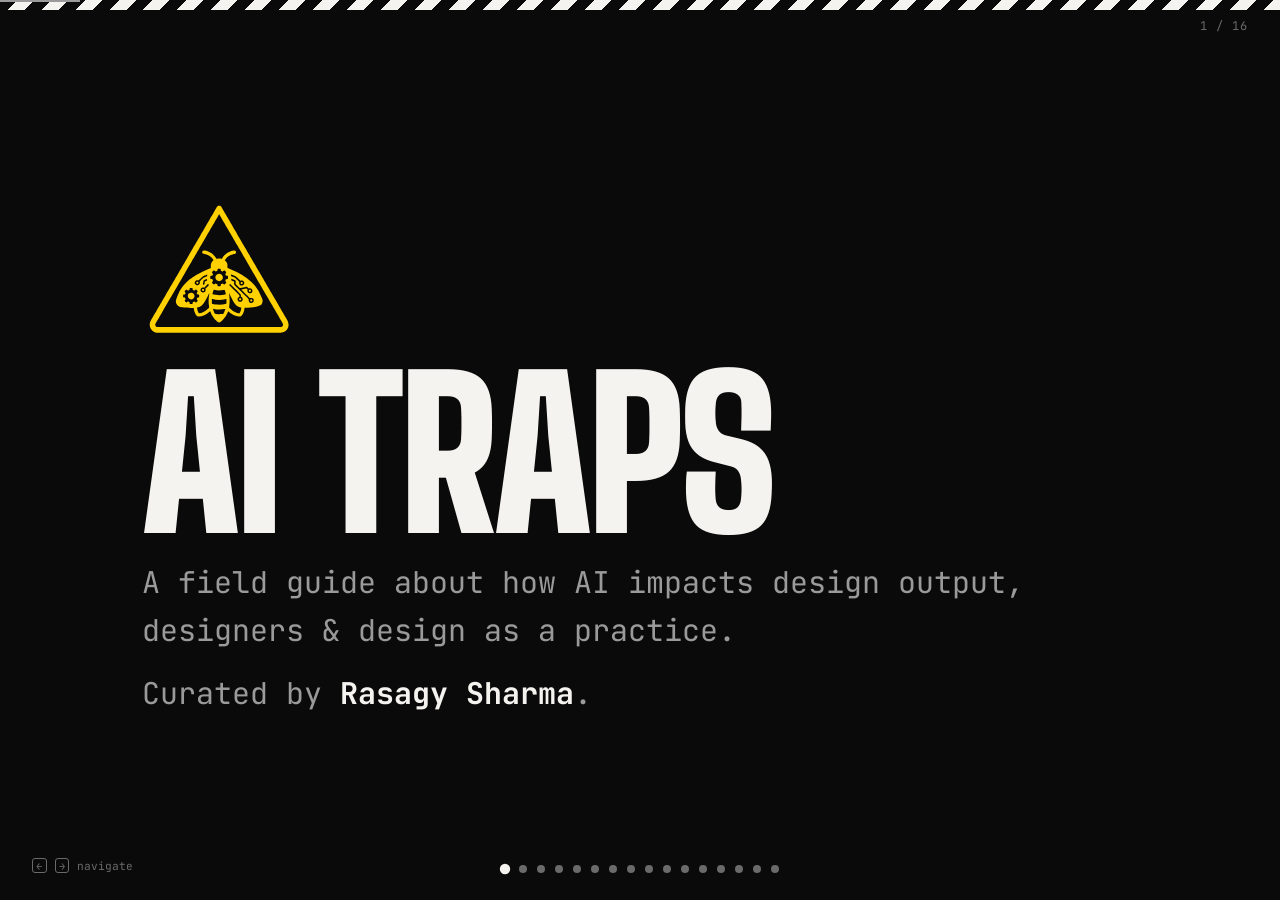
==== commit 53f08a8a: "Sub headings for layer sections" ====
--- a/talk/index.html
+++ b/talk/index.html
@@ -425,6 +425,14 @@
       font-size: clamp(1.125rem, 1.65vw, 1.3rem);
       color: var(--ink-dim);
       line-height: 1.55;
+    }
+
+    .col-subtitle {
+      font-family: var(--font-body);
+      font-size: clamp(1.35rem, 2.7vw, 1.875rem);
+      color: var(--ink-dim);
+      line-height: 1.5;
+      margin-top: clamp(0.25rem, 0.75vh, 0.5rem);
     }
 
     @media (max-width: 639px) {
@@ -797,6 +805,7 @@
       <div class="stripe" style="--accent: var(--cat-output)"></div>
       <div class="slide__body">
         <h2 class="slide-heading">Output Risks</h2>
+        <p class="col-subtitle">What comes out is compromised.</p>
         <div class="col-grid" data-cols="3" style="--accent: var(--cat-output)">
           <div class="col-item">
             <h3 class="col-title">Aesthetic Homogenisation</h3>
@@ -829,6 +838,7 @@
       <div class="stripe" style="--accent: var(--cat-process)"></div>
       <div class="slide__body">
         <h2 class="slide-heading">Process Distortion</h2>
+        <p class="col-subtitle">Your workflow gets warped.</p>
         <div class="col-grid" data-cols="4" style="--accent: var(--cat-process)">
           <div class="col-item">
             <h3 class="col-title">Anchoring</h3>
@@ -865,6 +875,7 @@
       <div class="stripe" style="--accent: var(--cat-overtrust)"></div>
       <div class="slide__body">
         <h2 class="slide-heading">Overtrust</h2>
+        <p class="col-subtitle">You believe AI more than you should.</p>
         <div class="col-grid" data-cols="4" style="--accent: var(--cat-overtrust)">
           <div class="col-item">
             <h3 class="col-title">Competence Illusion</h3>
@@ -901,6 +912,7 @@
       <div class="stripe" style="--accent: var(--cat-deskilling)"></div>
       <div class="slide__body">
         <h2 class="slide-heading">Deskilling</h2>
+        <p class="col-subtitle">You lose abilities you need.</p>
         <div class="col-grid" data-cols="3" style="--accent: var(--cat-deskilling)">
           <div class="col-item">
             <h3 class="col-title">Cognitive Offloading</h3>
@@ -933,6 +945,7 @@
       <div class="stripe" style="--accent: var(--cat-accountability)"></div>
       <div class="slide__body">
         <h2 class="slide-heading">Accountability</h2>
+        <p class="col-subtitle">No one is responsible for anything.</p>
         <div class="col-grid" data-cols="2" style="--accent: var(--cat-accountability)">
           <div class="col-item">
             <h3 class="col-title">The Black Box Excuse</h3>
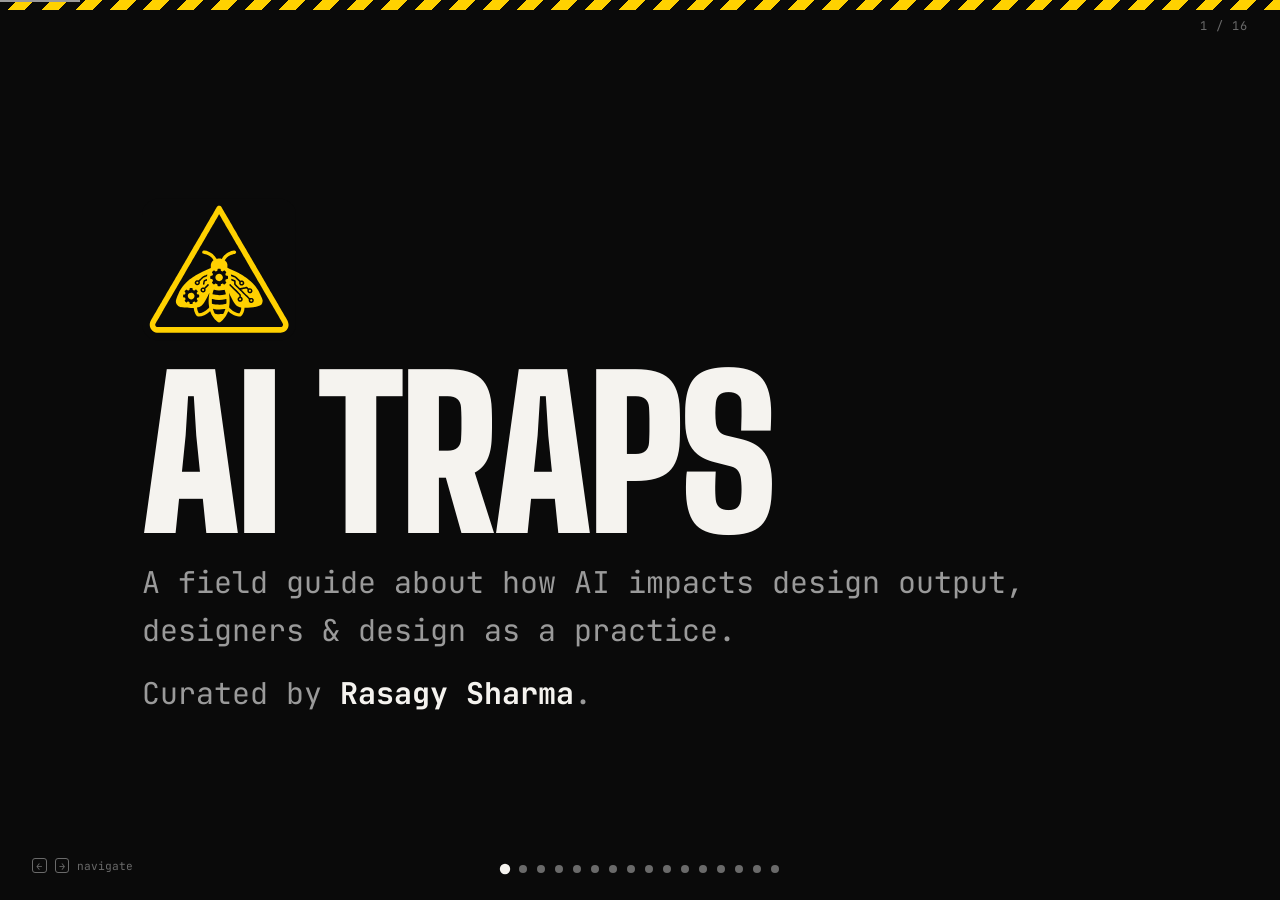
==== commit d936f437: "Updated talk slides" ====
--- a/talk/index.html
+++ b/talk/index.html
@@ -388,9 +388,11 @@
        COLUMNS LAYOUT
     ─────────────────────────────────────────── */
     .slide--columns .slide__body {
-      justify-content: flex-start;
-      padding-top: clamp(2rem, 5vh, 4rem);
-      padding-bottom: clamp(2rem, 5vh, 4rem);
+      justify-content: center;
+    }
+
+    .slide--columns .slide-heading {
+      margin-bottom: clamp(0.75rem, 2vh, 1.5rem);
     }
 
     .col-grid {
@@ -400,6 +402,10 @@
       align-content: start;
     }
 
+    .slide--columns .col-grid {
+      margin-top: clamp(2.5rem, 6vh, 4rem);
+    }
+
     .col-grid[data-cols="2"] { grid-template-columns: repeat(2, 1fr); }
     .col-grid[data-cols="3"] { grid-template-columns: repeat(3, 1fr); }
     .col-grid[data-cols="4"] { grid-template-columns: repeat(4, 1fr); }
@@ -412,7 +418,7 @@
     .col-title {
       font-family: var(--font-display);
       font-weight: 800;
-      font-size: clamp(1.1rem, 2.2vw, 1.75rem);
+      font-size: clamp(1.32rem, 2.64vw, 2.1rem);
       line-height: 1;
       text-transform: uppercase;
       letter-spacing: -0.01em;
@@ -422,7 +428,7 @@
 
     .col-body {
       font-family: var(--font-body);
-      font-size: clamp(1.125rem, 1.65vw, 1.3rem);
+      font-size: clamp(1.0rem, 1.485vw, 1.17rem);
       color: var(--ink-dim);
       line-height: 1.55;
     }
@@ -650,7 +656,7 @@
 
     <!-- ── SLIDE 1: TITLE ── -->
     <section class="slide slide--title" aria-label="Slide 1: Title">
-      <div class="stripe" style="--accent: var(--ink)"></div>
+      <div class="stripe" style="--accent: var(--cat-process)"></div>
       <div class="slide__body">
         <div class="title-lockup">
           <img class="moth-mark" src="../data/moth-icon.svg" role="img" alt="AI Traps moth mark">
@@ -665,7 +671,7 @@
 
     <!-- ── SLIDE 2: SPECTRUM ── -->
     <section class="slide slide--bio" aria-label="Slide 2: AI spectrum">
-      <div class="stripe" style="--accent: var(--cat-process)"></div>
+      <div class="stripe" style="--accent: var(--ink)"></div>
       <div class="slide__body">
         <h2 class="slide-heading">Where do you stand<br>on the AI spectrum?</h2>
         <nav class="timeline" aria-label="AI spectrum">
@@ -691,7 +697,7 @@
 
     <!-- ── SLIDE 3: BIO ── -->
     <section class="slide slide--bio" aria-label="Slide 3: About Rasagy">
-      <div class="stripe" style="--accent: var(--cat-process)"></div>
+      <div class="stripe" style="--accent: var(--cat-output)"></div>
       <div class="slide__body">
         <h2 class="slide-heading">Hi,<br>I'm Rasagy.</h2>
         <nav class="timeline" aria-label="Timeline">
@@ -717,7 +723,7 @@
           </div>
           <div class="timeline-item current">
             <span class="timeline-year">2026</span>
-            <span class="timeline-event">Conducted AI workshops &amp; courses, leading AI adoption at work</span>
+            <span class="timeline-event">Conducted AI workshops &amp; lead AI adoption at work</span>
           </div>
         </nav>
       </div>
@@ -725,7 +731,7 @@
 
     <!-- ── SLIDE 3: QUOTE ── -->
     <section class="slide slide--quote" aria-label="Slide 3: Thoreau quote">
-      <div class="stripe" style="--accent: var(--cat-output)"></div>
+      <div class="stripe" style="--accent: var(--cat-process)"></div>
       <div class="slide__body">
         <blockquote>
           <p class="quote-text">&ldquo;But lo!<br>Men have become the tools of their tools.&rdquo;</p>
@@ -795,7 +801,7 @@
       <div class="stripe" style="--accent: var(--cat-output)"></div>
       <div class="slide__body">
         <blockquote>
-          <p class="quote-text">&ldquo;Why does everything look, sound, &amp; feel the same?&rdquo;</p>
+          <p class="quote-text">&ldquo;Why does everything look, sound, &amp; even feel the same?&rdquo;</p>
         </blockquote>
       </div>
     </section>
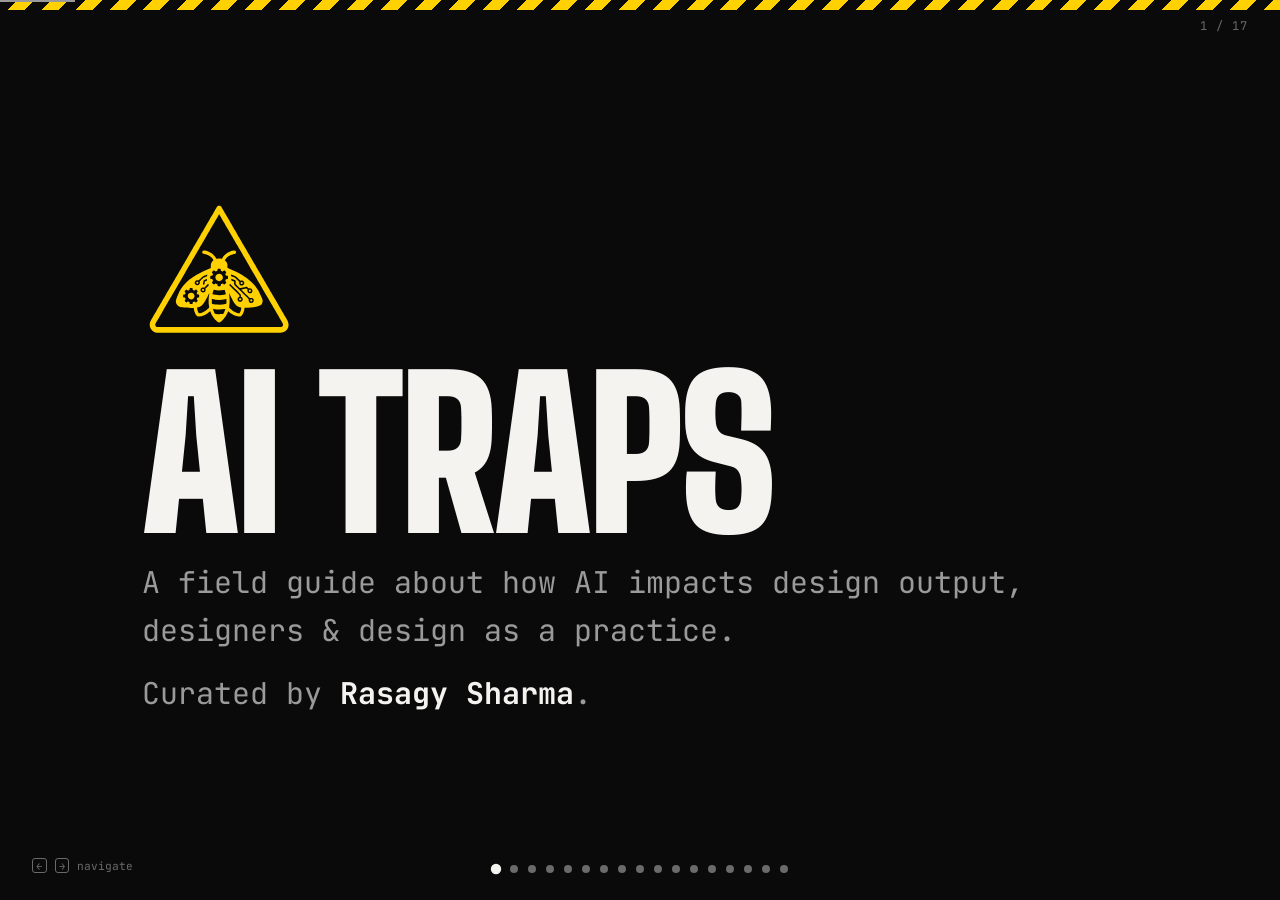
==== commit 62672b89: "Added a closing quote" ====
--- a/talk/index.html
+++ b/talk/index.html
@@ -617,7 +617,7 @@
 <div class="progress-bar" id="progress-bar"></div>
 
 <!-- Slide counter -->
-<div class="counter" id="counter" aria-live="polite">1 / 16</div>
+<div class="counter" id="counter" aria-live="polite">1 / 17</div>
 
 <!-- Keyboard hint -->
 <div class="key-hint" aria-hidden="true">
@@ -643,7 +643,8 @@
   <button class="dot" aria-label="Slide 13: Deskilling"></button>
   <button class="dot" aria-label="Slide 14: Quote: Accountability"></button>
   <button class="dot" aria-label="Slide 15: Accountability"></button>
-  <button class="dot" aria-label="Slide 16: Closing"></button>
+  <button class="dot" aria-label="Slide 16: Ivan Illich quote"></button>
+  <button class="dot" aria-label="Slide 17: Closing"></button>
 </nav>
 
 <!-- Tap zones -->
@@ -965,7 +966,21 @@
       </div>
     </section>
 
-    <!-- ── SLIDE 16: URL / CLOSING ── -->
+    <!-- ── SLIDE 16: QUOTE — ILLICH ── -->
+    <section class="slide slide--quote" aria-label="Slide 16: Ivan Illich quote">
+      <div class="stripe" style="--accent: var(--ink)"></div>
+      <div class="slide__body">
+        <blockquote>
+          <p class="quote-text">&ldquo;People need new tools to work with rather than tools that &lsquo;work&rsquo; for them.&rdquo;</p>
+          <footer class="quote-attr">
+            — Ivan Illich<br>
+            <span style="color:var(--ink-faint)">Tools for Conviviality, 1973</span>
+          </footer>
+        </blockquote>
+      </div>
+    </section>
+
+    <!-- ── SLIDE 17: URL / CLOSING ── -->
     <section class="slide slide--closing" aria-label="Slide 5: URL and social">
       <div class="stripe" style="--accent: var(--ink)"></div>
       <div class="slide__body">
@@ -999,7 +1014,7 @@
   const tapPrev   = document.getElementById('tap-prev');
   const tapNext   = document.getElementById('tap-next');
 
-  const TOTAL = 16;
+  const TOTAL = 17;
   let current = 0;
   let isAnimating = false;
 
